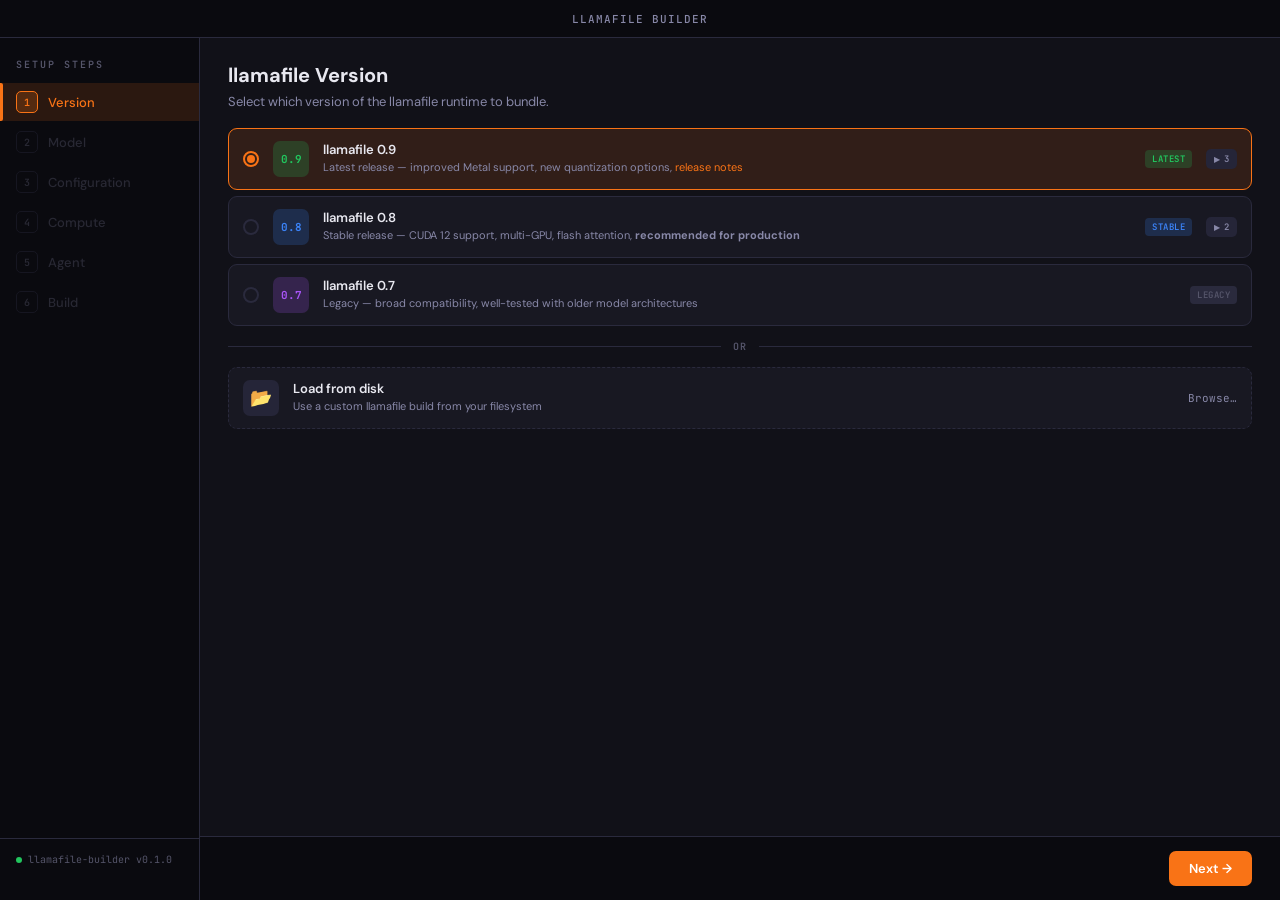
==== src/index.html @ 8f18566e "First commit - basic scaffolding for the application - still mock stage (all choices are mocks) - al" ====
<!DOCTYPE html>
<html lang="en">
<head>
<meta charset="UTF-8">
<meta name="viewport" content="width=device-width, initial-scale=1.0">
<title>llamafile Builder</title>
<link href="https://fonts.googleapis.com/css2?family=JetBrains+Mono:wght@300;400;500;600;700&family=DM+Sans:wght@300;400;500;600;700&display=swap" rel="stylesheet">
<link rel="stylesheet" href="styles.css">
</head>
<body>

<div class="window" id="app">
  <div class="titlebar" data-tauri-drag-region>
    <div class="titlebar-text">llamafile builder</div>
  </div>

  <div class="main">
    <!-- Sidebar -->
    <div class="sidebar">
      <div class="sidebar-label">Setup Steps</div>
      <ul class="step-list" id="step-list">
        <!-- Steps rendered by JS -->
      </ul>

      <div class="sidebar-bottom">
        <div class="version-tag">
          <div class="version-dot"></div>
          <span id="app-version">llamafile-builder v0.1.0</span>
        </div>
      </div>
    </div>

    <!-- Content -->
    <div class="content">
      <!-- Step panels rendered by JS -->
      <div id="step-content"></div>
    </div>
  </div>
</div>

<script src="app.js" type="module"></script>
</body>
</html>
---- src/styles.css ----
:root {
  --bg-deep: #0a0a0f;
  --bg-panel: #111118;
  --bg-card: #181822;
  --bg-card-hover: #1e1e2c;
  --bg-card-active: #252538;
  --border: #2a2a3d;
  --border-active: #4a4a6a;
  --text-primary: #e8e8f0;
  --text-secondary: #8888a8;
  --text-dim: #55556a;
  --accent: #f97316;
  --accent-dim: #f9731633;
  --accent-glow: #f9731622;
  --green: #22c55e;
  --green-dim: #22c55e33;
  --blue: #3b82f6;
  --blue-dim: #3b82f633;
  --red: #ef4444;
  --red-dim: #ef444433;
  --purple: #a855f7;
  --purple-dim: #a855f733;
}

* { margin: 0; padding: 0; box-sizing: border-box; }

body {
  font-family: 'DM Sans', -apple-system, BlinkMacSystemFont, sans-serif;
  background: var(--bg-deep);
  color: var(--text-primary);
  height: 100vh;
  overflow: hidden;
  user-select: none;
  -webkit-user-select: none;
}

/* Window */
.window {
  height: 100vh;
  display: flex;
  flex-direction: column;
  overflow: hidden;
}

/* Titlebar */
.titlebar {
  height: 38px;
  display: flex;
  align-items: center;
  justify-content: center;
  background: var(--bg-deep);
  border-bottom: 1px solid var(--border);
  flex-shrink: 0;
}

.titlebar-text {
  font-family: 'JetBrains Mono', monospace;
  font-size: 11px;
  font-weight: 500;
  color: var(--text-secondary);
  letter-spacing: 1px;
  text-transform: uppercase;
}

/* Main layout */
.main {
  display: flex;
  flex: 1;
  overflow: hidden;
}

/* Sidebar */
.sidebar {
  width: 200px;
  background: var(--bg-deep);
  border-right: 1px solid var(--border);
  padding: 20px 0;
  display: flex;
  flex-direction: column;
  flex-shrink: 0;
}

.sidebar-label {
  font-family: 'JetBrains Mono', monospace;
  font-size: 10px;
  font-weight: 600;
  color: var(--text-dim);
  letter-spacing: 2px;
  text-transform: uppercase;
  padding: 0 16px;
  margin-bottom: 12px;
}

.step-list {
  list-style: none;
  display: flex;
  flex-direction: column;
  gap: 2px;
}

.step-item {
  display: flex;
  align-items: center;
  gap: 10px;
  padding: 8px 16px;
  cursor: pointer;
  transition: all 0.15s;
  position: relative;
  font-size: 13px;
  font-weight: 500;
  color: var(--text-dim);
}

.step-item::before {
  content: '';
  position: absolute;
  left: 0;
  top: 0;
  bottom: 0;
  width: 3px;
  background: transparent;
  border-radius: 0 2px 2px 0;
  transition: background 0.15s;
}

.step-item:hover:not(.disabled) {
  color: var(--text-secondary);
}

.step-item.active {
  color: var(--accent);
  background: var(--accent-glow);
}
.step-item.active::before {
  background: var(--accent);
}

.step-item.completed {
  color: var(--text-secondary);
}

.step-item.disabled {
  pointer-events: none;
  opacity: 0.4;
}

.step-num {
  width: 22px;
  height: 22px;
  border-radius: 5px;
  display: flex;
  align-items: center;
  justify-content: center;
  font-family: 'JetBrains Mono', monospace;
  font-size: 10px;
  font-weight: 600;
  border: 1.5px solid var(--border);
  flex-shrink: 0;
  transition: all 0.15s;
}

.step-item.active .step-num {
  border-color: var(--accent);
  background: var(--accent-dim);
  color: var(--accent);
}

.step-item.completed .step-num {
  border-color: var(--green);
  background: var(--green-dim);
  color: var(--green);
}

.sidebar-bottom {
  margin-top: auto;
  padding: 14px 16px;
  border-top: 1px solid var(--border);
}

.version-tag {
  font-family: 'JetBrains Mono', monospace;
  font-size: 10px;
  color: var(--text-dim);
  display: flex;
  align-items: center;
  gap: 6px;
}

.version-dot {
  width: 6px;
  height: 6px;
  border-radius: 50%;
  background: var(--green);
  animation: pulse 2s ease-in-out infinite;
}

@keyframes pulse {
  0%, 100% { opacity: 1; }
  50% { opacity: 0.4; }
}

/* Content area */
.content {
  flex: 1;
  display: flex;
  flex-direction: column;
  overflow: hidden;
  background: var(--bg-panel);
}

#step-content {
  flex: 1;
  display: flex;
  flex-direction: column;
  min-height: 0;
}

.step-panel {
  display: none;
  flex-direction: column;
  flex: 1;
  min-height: 0;
}
.step-panel.active {
  display: flex;
}

.content-header {
  padding: 24px 28px 16px;
  flex-shrink: 0;
}

.content-title {
  font-size: 20px;
  font-weight: 700;
  color: var(--text-primary);
  margin-bottom: 4px;
}

.content-subtitle {
  font-size: 13px;
  color: var(--text-secondary);
  line-height: 1.5;
}

.content-subtitle code {
  font-family: 'JetBrains Mono', monospace;
  background: var(--bg-card);
  padding: 2px 6px;
  border-radius: 4px;
  font-size: 11px;
}

.content-body {
  flex: 1;
  padding: 0 28px;
  overflow-y: auto;
  scrollbar-width: thin;
  scrollbar-color: var(--border) transparent;
}

.content-body::-webkit-scrollbar { width: 6px; }
.content-body::-webkit-scrollbar-track { background: transparent; }
.content-body::-webkit-scrollbar-thumb { background: var(--border); border-radius: 3px; }

/* Footer */
.footer {
  padding: 14px 28px;
  display: flex;
  justify-content: space-between;
  align-items: center;
  border-top: 1px solid var(--border);
  flex-shrink: 0;
  background: var(--bg-deep);
}

/* Buttons */
.btn {
  font-family: 'DM Sans', sans-serif;
  font-size: 13px;
  font-weight: 600;
  padding: 9px 20px;
  border-radius: 7px;
  border: none;
  cursor: pointer;
  transition: all 0.15s;
  display: flex;
  align-items: center;
  gap: 6px;
}

.btn-secondary {
  background: var(--bg-card);
  color: var(--text-secondary);
  border: 1px solid var(--border);
}
.btn-secondary:hover {
  background: var(--bg-card-hover);
  color: var(--text-primary);
  border-color: var(--border-active);
}

.btn-primary {
  background: var(--accent);
  color: #fff;
}
.btn-primary:hover {
  background: #ea6c10;
  transform: translateY(-1px);
  box-shadow: 0 4px 12px var(--accent-dim);
}

.btn-primary:disabled {
  opacity: 0.4;
  pointer-events: none;
  transform: none;
  box-shadow: none;
}

.btn-success {
  background: var(--green);
  color: #fff;
}

/* Cards */
.selection-card {
  display: flex;
  align-items: center;
  gap: 14px;
  padding: 12px 14px;
  border-radius: 9px;
  border: 1.5px solid var(--border);
  background: var(--bg-card);
  cursor: pointer;
  transition: all 0.15s;
  margin-bottom: 6px;
}

.selection-card:hover {
  border-color: var(--border-active);
  background: var(--bg-card-hover);
}

.selection-card.selected {
  border-color: var(--accent);
  background: var(--accent-glow);
}

.radio-dot {
  width: 16px;
  height: 16px;
  border-radius: 50%;
  border: 2px solid var(--border);
  flex-shrink: 0;
  position: relative;
  transition: all 0.15s;
}

.selection-card.selected .radio-dot {
  border-color: var(--accent);
}
.selection-card.selected .radio-dot::after {
  content: '';
  width: 8px;
  height: 8px;
  border-radius: 50%;
  background: var(--accent);
  position: absolute;
  top: 50%;
  left: 50%;
  transform: translate(-50%, -50%);
}

.card-icon {
  width: 36px;
  height: 36px;
  border-radius: 7px;
  display: flex;
  align-items: center;
  justify-content: center;
  font-size: 16px;
  flex-shrink: 0;
  background: var(--bg-card-active);
}

.card-info { flex: 1; min-width: 0; }
.card-title {
  font-size: 13px;
  font-weight: 600;
  margin-bottom: 2px;
}
.card-desc {
  font-size: 11px;
  color: var(--text-secondary);
  line-height: 1.4;
}

.card-badge {
  font-family: 'JetBrains Mono', monospace;
  font-size: 9px;
  font-weight: 600;
  padding: 3px 7px;
  border-radius: 4px;
  text-transform: uppercase;
  letter-spacing: 0.5px;
}

.badge-latest { background: var(--green-dim); color: var(--green); }
.badge-stable { background: var(--blue-dim); color: var(--blue); }
.badge-legacy { background: var(--border); color: var(--text-dim); }

.card-meta {
  font-family: 'JetBrains Mono', monospace;
  font-size: 11px;
  color: var(--text-dim);
  white-space: nowrap;
}

/* Version groups */
.version-group {
  margin-bottom: 6px;
}

.version-group > .selection-card {
  margin-bottom: 0;
}

.expand-toggle {
  display: flex;
  align-items: center;
  gap: 4px;
  padding: 4px 8px;
  border-radius: 5px;
  background: var(--bg-card-active);
  cursor: pointer;
  flex-shrink: 0;
  transition: background 0.15s;
}
.expand-toggle:hover {
  background: var(--border-active);
}

.expand-icon {
  font-size: 8px;
  color: var(--text-secondary);
  display: inline-block;
  transition: transform 0.2s ease;
}
.expand-icon.expanded {
  transform: rotate(90deg);
}

.expand-count {
  font-family: 'JetBrains Mono', monospace;
  font-size: 9px;
  font-weight: 600;
  color: var(--text-secondary);
}

.version-releases {
  margin-left: 30px;
  padding-left: 14px;
  border-left: 2px solid var(--border);
  margin-top: 4px;
  margin-bottom: 4px;
}

.release-row {
  display: flex;
  align-items: center;
  gap: 10px;
  padding: 7px 10px;
  border-radius: 6px;
  cursor: pointer;
  transition: all 0.15s;
}
.release-row:hover {
  background: var(--bg-card-hover);
}
.release-row.selected {
  background: var(--accent-glow);
}

.release-radio {
  width: 10px;
  height: 10px;
  border-radius: 50%;
  border: 2px solid var(--border);
  flex-shrink: 0;
  position: relative;
  transition: all 0.15s;
}
.release-row.selected .release-radio {
  border-color: var(--accent);
}
.release-row.selected .release-radio::after {
  content: '';
  width: 4px;
  height: 4px;
  border-radius: 50%;
  background: var(--accent);
  position: absolute;
  top: 50%;
  left: 50%;
  transform: translate(-50%, -50%);
}

.release-info {
  flex: 1;
  min-width: 0;
  display: flex;
  flex-direction: column;
  gap: 1px;
}

.release-version {
  font-family: 'JetBrains Mono', monospace;
  font-size: 11px;
  font-weight: 600;
  color: var(--text-primary);
}

.release-desc {
  font-size: 10px;
  color: var(--text-secondary);
  line-height: 1.4;
  white-space: nowrap;
  overflow: hidden;
  text-overflow: ellipsis;
}

.release-date {
  font-family: 'JetBrains Mono', monospace;
  font-size: 10px;
  color: var(--text-dim);
  white-space: nowrap;
  flex-shrink: 0;
}

/* Markdown links in descriptions */
.card-desc a,
.release-desc a {
  color: var(--accent);
  text-decoration: none;
  transition: color 0.15s;
}
.card-desc a:hover,
.release-desc a:hover {
  color: #fb923c;
  text-decoration: underline;
}

/* Search & Filters */
.search-bar {
  display: flex;
  align-items: center;
  gap: 10px;
  padding: 9px 12px;
  border-radius: 7px;
  border: 1.5px solid var(--border);
  background: var(--bg-card);
  margin-bottom: 14px;
  transition: border-color 0.15s;
}
.search-bar:focus-within { border-color: var(--accent); }

.search-icon { color: var(--text-dim); font-size: 13px; flex-shrink: 0; }

.search-input {
  flex: 1;
  background: transparent;
  border: none;
  outline: none;
  color: var(--text-primary);
  font-family: 'DM Sans', sans-serif;
  font-size: 13px;
}
.search-input::placeholder { color: var(--text-dim); }

.filter-row {
  display: flex;
  gap: 5px;
  margin-bottom: 14px;
  flex-wrap: wrap;
}

.filter-chip {
  font-family: 'JetBrains Mono', monospace;
  font-size: 10px;
  font-weight: 500;
  padding: 4px 10px;
  border-radius: 5px;
  border: 1px solid var(--border);
  background: var(--bg-card);
  color: var(--text-secondary);
  cursor: pointer;
  transition: all 0.15s;
}
.filter-chip:hover { border-color: var(--border-active); color: var(--text-primary); }
.filter-chip.active {
  border-color: var(--accent);
  background: var(--accent-dim);
  color: var(--accent);
}

.quant-badge {
  font-family: 'JetBrains Mono', monospace;
  font-size: 9px;
  font-weight: 600;
  padding: 2px 5px;
  border-radius: 3px;
  background: var(--border);
  color: var(--text-secondary);
}

/* Configuration */
.config-section {
  margin-bottom: 20px;
}

.config-section-title {
  font-family: 'JetBrains Mono', monospace;
  font-size: 10px;
  font-weight: 600;
  color: var(--text-dim);
  letter-spacing: 1.5px;
  text-transform: uppercase;
  margin-bottom: 10px;
  display: flex;
  align-items: center;
  gap: 8px;
}

.config-section-title::after {
  content: '';
  flex: 1;
  height: 1px;
  background: var(--border);
}

.config-row {
  display: flex;
  align-items: center;
  gap: 14px;
  padding: 8px 0;
}

.config-label {
  font-size: 13px;
  font-weight: 500;
  color: var(--text-primary);
  width: 140px;
  flex-shrink: 0;
}

.config-label-sub {
  font-size: 10px;
  color: var(--text-dim);
  font-weight: 400;
  margin-top: 1px;
}

.config-input, .config-select {
  flex: 1;
  background: var(--bg-card);
  border: 1.5px solid var(--border);
  border-radius: 5px;
  padding: 7px 10px;
  color: var(--text-primary);
  font-family: 'JetBrains Mono', monospace;
  font-size: 12px;
  outline: none;
  transition: border-color 0.15s;
}
.config-input:focus, .config-select:focus { border-color: var(--accent); }

.config-select {
  appearance: none;
  cursor: pointer;
  background-image: url("data:image/svg+xml,%3Csvg xmlns='http://www.w3.org/2000/svg' width='10' height='6'%3E%3Cpath d='M0 0l5 6 5-6z' fill='%238888a8'/%3E%3C/svg%3E");
  background-repeat: no-repeat;
  background-position: right 10px center;
  padding-right: 28px;
}

/* Toggle */
.toggle-row {
  display: flex;
  align-items: center;
  justify-content: space-between;
  padding: 10px 12px;
  border-radius: 7px;
  border: 1px solid var(--border);
  background: var(--bg-card);
  margin-bottom: 6px;
  cursor: pointer;
  transition: all 0.15s;
}
.toggle-row:hover { border-color: var(--border-active); }

.toggle-info { display: flex; flex-direction: column; gap: 1px; }
.toggle-title { font-size: 13px; font-weight: 500; }
.toggle-desc { font-size: 11px; color: var(--text-secondary); }

.toggle-switch {
  width: 36px;
  height: 20px;
  border-radius: 10px;
  background: var(--border);
  position: relative;
  flex-shrink: 0;
  transition: background 0.2s;
}
.toggle-switch::after {
  content: '';
  width: 14px;
  height: 14px;
  border-radius: 50%;
  background: var(--text-secondary);
  position: absolute;
  top: 3px;
  left: 3px;
  transition: all 0.2s;
}
.toggle-switch.on { background: var(--accent); }
.toggle-switch.on::after {
  left: 19px;
  background: #fff;
}

/* Compute cards */
.compute-grid {
  display: grid;
  grid-template-columns: 1fr 1fr;
  gap: 10px;
  margin-bottom: 20px;
}

.compute-card {
  padding: 16px;
  border-radius: 10px;
  border: 1.5px solid var(--border);
  background: var(--bg-card);
  cursor: pointer;
  transition: all 0.15s;
}
.compute-card:hover { border-color: var(--border-active); background: var(--bg-card-hover); }
.compute-card.selected { border-color: var(--accent); background: var(--accent-glow); }

.compute-card-icon { font-size: 24px; margin-bottom: 10px; }
.compute-card-title { font-size: 14px; font-weight: 700; margin-bottom: 3px; }
.compute-card-desc { font-size: 11px; color: var(--text-secondary); line-height: 1.4; margin-bottom: 10px; }

.compute-card-meta { display: flex; gap: 6px; flex-wrap: wrap; }
.meta-chip {
  font-family: 'JetBrains Mono', monospace;
  font-size: 9px;
  font-weight: 500;
  padding: 2px 6px;
  border-radius: 3px;
  background: var(--border);
  color: var(--text-secondary);
}
.compute-card.selected .meta-chip {
  background: var(--accent-dim);
  color: var(--accent);
}

.size-estimate {
  padding: 12px 14px;
  border-radius: 7px;
  background: var(--bg-card);
  border: 1px solid var(--border);
  display: flex;
  align-items: center;
  gap: 10px;
  margin-top: 6px;
}

.size-bar {
  flex: 1;
  height: 5px;
  background: var(--border);
  border-radius: 3px;
  overflow: hidden;
}

.size-fill {
  height: 100%;
  border-radius: 3px;
  background: linear-gradient(90deg, var(--green), var(--accent));
  transition: width 0.4s ease;
}

.size-text {
  font-family: 'JetBrains Mono', monospace;
  font-size: 11px;
  font-weight: 600;
  color: var(--text-primary);
  white-space: nowrap;
}

.size-label {
  font-size: 11px;
  color: var(--text-secondary);
  white-space: nowrap;
}

/* Agent */
.agent-toggle-big {
  display: flex;
  align-items: center;
  justify-content: space-between;
  padding: 14px 16px;
  border-radius: 9px;
  border: 1.5px solid var(--border);
  background: var(--bg-card);
  margin-bottom: 16px;
  cursor: pointer;
}
.agent-toggle-big:hover { border-color: var(--border-active); }
.agent-toggle-big.active { border-color: var(--purple); background: var(--purple-dim); }

.agent-section {
  opacity: 0.3;
  pointer-events: none;
  transition: all 0.25s;
}
.agent-section.enabled { opacity: 1; pointer-events: all; }

.tool-grid {
  display: grid;
  grid-template-columns: 1fr 1fr;
  gap: 6px;
  margin-bottom: 16px;
}

.tool-card {
  display: flex;
  align-items: center;
  gap: 8px;
  padding: 9px 10px;
  border-radius: 7px;
  border: 1.5px solid var(--border);
  background: var(--bg-card);
  cursor: pointer;
  transition: all 0.15s;
}
.tool-card:hover { border-color: var(--border-active); }
.tool-card.selected { border-color: var(--purple); background: var(--purple-dim); }

.tool-icon { font-size: 16px; }
.tool-name { font-size: 12px; font-weight: 500; flex: 1; }
.tool-check {
  width: 14px;
  height: 14px;
  border-radius: 3px;
  border: 1.5px solid var(--border);
  display: flex;
  align-items: center;
  justify-content: center;
  font-size: 9px;
  transition: all 0.15s;
}
.tool-card.selected .tool-check {
  border-color: var(--purple);
  background: var(--purple);
  color: #fff;
}

.code-editor {
  background: var(--bg-deep);
  border: 1.5px solid var(--border);
  border-radius: 7px;
  overflow: hidden;
}

.code-editor-header {
  display: flex;
  align-items: center;
  justify-content: space-between;
  padding: 7px 12px;
  background: var(--bg-card);
  border-bottom: 1px solid var(--border);
}

.code-editor-tab {
  font-family: 'JetBrains Mono', monospace;
  font-size: 10px;
  color: var(--text-secondary);
  display: flex;
  align-items: center;
  gap: 5px;
}

.code-editor-body {
  padding: 12px;
  font-family: 'JetBrains Mono', monospace;
  font-size: 11px;
  line-height: 1.6;
  min-height: 100px;
  max-height: 160px;
  overflow-y: auto;
}

.code-editor-body textarea {
  width: 100%;
  height: 140px;
  background: transparent;
  border: none;
  outline: none;
  color: var(--text-secondary);
  font-family: 'JetBrains Mono', monospace;
  font-size: 11px;
  line-height: 1.6;
  resize: none;
}

/* Build summary */
.build-summary {
  display: flex;
  flex-direction: column;
  gap: 8px;
  margin-bottom: 20px;
}

.summary-row {
  display: flex;
  align-items: center;
  padding: 10px 12px;
  border-radius: 7px;
  background: var(--bg-card);
  border: 1px solid var(--border);
}

.summary-label {
  font-size: 11px;
  color: var(--text-secondary);
  width: 100px;
  flex-shrink: 0;
}

.summary-value {
  font-family: 'JetBrains Mono', monospace;
  font-size: 11px;
  font-weight: 500;
  color: var(--text-primary);
  flex: 1;
}

.summary-edit {
  font-size: 10px;
  color: var(--accent);
  cursor: pointer;
  font-weight: 600;
}
.summary-edit:hover { text-decoration: underline; }

.output-path {
  display: flex;
  align-items: center;
  gap: 10px;
  padding: 9px 12px;
  border-radius: 7px;
  background: var(--bg-deep);
  border: 1px dashed var(--border);
  margin-bottom: 14px;
  cursor: pointer;
}
.output-path:hover { border-color: var(--accent); }

.output-path-label { font-size: 11px; color: var(--text-secondary); }
.output-path-value {
  font-family: 'JetBrains Mono', monospace;
  font-size: 11px;
  color: var(--text-primary);
  flex: 1;
  overflow: hidden;
  text-overflow: ellipsis;
  white-space: nowrap;
}
.output-path-btn { font-size: 10px; color: var(--accent); font-weight: 600; }

/* Build progress */
.build-progress {
  padding: 16px;
  border-radius: 9px;
  border: 1.5px solid var(--border);
  background: var(--bg-card);
}

.progress-header {
  display: flex;
  justify-content: space-between;
  align-items: center;
  margin-bottom: 12px;
}

.progress-label { font-size: 13px; font-weight: 600; }

.progress-pct {
  font-family: 'JetBrains Mono', monospace;
  font-size: 13px;
  font-weight: 700;
  color: var(--accent);
}

.progress-bar {
  height: 6px;
  background: var(--border);
  border-radius: 3px;
  overflow: hidden;
  margin-bottom: 10px;
}

.progress-fill {
  height: 100%;
  border-radius: 3px;
  background: linear-gradient(90deg, var(--accent), #fb923c);
  width: 0%;
  transition: width 0.3s ease;
}

.progress-steps {
  display: flex;
  flex-direction: column;
  gap: 5px;
}

.progress-step {
  font-family: 'JetBrains Mono', monospace;
  font-size: 10px;
  color: var(--text-dim);
  display: flex;
  align-items: center;
  gap: 7px;
}

.progress-step.done { color: var(--green); }
.progress-step.active { color: var(--accent); }

.progress-step-dot {
  width: 5px;
  height: 5px;
  border-radius: 50%;
  background: var(--border);
  flex-shrink: 0;
}
.progress-step.done .progress-step-dot { background: var(--green); }
.progress-step.active .progress-step-dot { background: var(--accent); animation: pulse 1s ease-in-out infinite; }

/* Animation */
.fade-in {
  animation: fadeIn 0.2s ease;
}

@keyframes fadeIn {
  from { opacity: 0; transform: translateY(6px); }
  to { opacity: 1; transform: translateY(0); }
}

/* Version divider */
.version-divider {
  display: flex;
  align-items: center;
  gap: 12px;
  margin: 14px 0;
}
.version-divider::before,
.version-divider::after {
  content: '';
  flex: 1;
  height: 1px;
  background: var(--border);
}
.version-divider span {
  font-family: 'JetBrains Mono', monospace;
  font-size: 10px;
  font-weight: 600;
  color: var(--text-dim);
  letter-spacing: 1px;
  text-transform: uppercase;
}

/* Custom llamafile card */
.custom-llamafile-card {
  display: flex;
  align-items: center;
  gap: 14px;
  padding: 12px 14px;
  border-radius: 9px;
  border: 1.5px dashed var(--border);
  background: var(--bg-card);
  cursor: pointer;
  transition: all 0.15s;
  margin-bottom: 6px;
}
.custom-llamafile-card:hover {
  border-color: var(--border-active);
  background: var(--bg-card-hover);
}
.custom-llamafile-card.active {
  border-color: var(--accent);
  border-style: solid;
  background: var(--accent-glow);
}

/* Custom path display */
.custom-path-display {
  font-family: 'JetBrains Mono', monospace;
  font-size: 10px;
  color: var(--text-secondary);
  overflow: hidden;
  text-overflow: ellipsis;
  white-space: nowrap;
  max-width: 320px;
  line-height: 1.4;
}

/* Custom clear/change button */
.custom-clear-btn {
  font-family: 'DM Sans', sans-serif;
  font-size: 10px;
  font-weight: 600;
  color: var(--accent);
  background: var(--accent-dim);
  border: none;
  padding: 3px 8px;
  border-radius: 4px;
  cursor: pointer;
  transition: all 0.15s;
  flex-shrink: 0;
}
.custom-clear-btn:hover {
  background: var(--accent);
  color: #fff;
}

/* Model detail row */
.model-detail {
  font-size: 10px;
  color: var(--text-secondary);
  display: flex;
  gap: 8px;
  align-items: center;
}

/* Model card wrapper — wraps card + inline file config */
.model-card-wrapper {
  margin-bottom: 6px;
}
.model-card-wrapper > .selection-card {
  margin-bottom: 0;
}

/* Model file config — left-bordered panel below selected card */
.model-file-config {
  margin-left: 30px;
  padding-left: 14px;
  border-left: 2px solid var(--border);
  margin-top: 4px;
  margin-bottom: 4px;
}

/* File role sections within config panel */
.file-role-section {
  margin-bottom: 8px;
}
.file-role-section:last-child {
  margin-bottom: 0;
}

.file-role-header {
  display: flex;
  align-items: center;
  gap: 8px;
  padding: 6px 0;
}

.file-role-label {
  font-family: 'JetBrains Mono', monospace;
  font-size: 10px;
  font-weight: 600;
  color: var(--text-secondary);
  text-transform: uppercase;
  letter-spacing: 0.5px;
}

.file-size-label {
  font-family: 'JetBrains Mono', monospace;
  font-size: 10px;
  color: var(--text-dim);
  margin-left: auto;
}

/* "or load from disk" accent link */
.file-or-disk {
  font-family: 'DM Sans', sans-serif;
  font-size: 10px;
  font-weight: 600;
  color: var(--accent);
  cursor: pointer;
  background: none;
  border: none;
  padding: 0;
  transition: color 0.15s;
}
.file-or-disk:hover {
  color: #fb923c;
  text-decoration: underline;
}

/* Tag badge — small blue chip on model cards */
.tag-badge {
  font-family: 'JetBrains Mono', monospace;
  font-size: 8px;
  font-weight: 600;
  padding: 1px 5px;
  border-radius: 3px;
  background: var(--blue-dim);
  color: var(--blue);
  text-transform: uppercase;
  letter-spacing: 0.3px;
}

/* File role tag — small purple chip in custom file display */
.file-role-tag {
  font-family: 'JetBrains Mono', monospace;
  font-size: 8px;
  font-weight: 600;
  padding: 1px 5px;
  border-radius: 3px;
  background: var(--purple-dim);
  color: var(--purple);
  text-transform: uppercase;
  letter-spacing: 0.3px;
}

/* Model name hyperlink styling */
.model-link {
  color: var(--text-primary);
  text-decoration: none;
  transition: color 0.15s;
}
.model-link:hover {
  color: var(--accent);
  text-decoration: underline;
}

/* Download directory row */
.download-dir-row {
  display: flex;
  align-items: center;
  gap: 10px;
  padding: 8px 10px;
  border-radius: 6px;
  background: var(--bg-card);
  border: 1px solid var(--border);
  margin-top: 8px;
}

.download-dir-label {
  font-size: 11px;
  color: var(--text-secondary);
  white-space: nowrap;
  flex-shrink: 0;
}

.download-dir-path {
  font-family: 'JetBrains Mono', monospace;
  font-size: 10px;
  color: var(--text-dim);
  flex: 1;
  overflow: hidden;
  text-overflow: ellipsis;
  white-space: nowrap;
  min-width: 0;
}

.download-dir-btn {
  font-family: 'DM Sans', sans-serif;
  font-size: 10px;
  font-weight: 600;
  color: var(--accent);
  background: var(--accent-dim);
  border: none;
  padding: 3px 8px;
  border-radius: 4px;
  cursor: pointer;
  flex-shrink: 0;
  transition: all 0.15s;
}
.download-dir-btn:hover {
  background: var(--accent);
  color: #fff;
}

/* Custom model file list within the custom card */
.custom-file-list {
  display: flex;
  flex-direction: column;
  gap: 4px;
  width: 100%;
}

.custom-file-entry {
  display: flex;
  align-items: center;
  gap: 6px;
}

.custom-add-btn {
  font-family: 'DM Sans', sans-serif;
  font-size: 10px;
  font-weight: 600;
  color: var(--accent);
  background: none;
  border: 1px dashed var(--border);
  padding: 3px 8px;
  border-radius: 4px;
  cursor: pointer;
  transition: all 0.15s;
  margin-top: 4px;
}
.custom-add-btn:hover {
  border-color: var(--accent);
  background: var(--accent-dim);
}

/* Build log pane */
.build-log {
  margin-top: 14px;
  border: 1.5px solid var(--border);
  border-radius: 7px;
  background: var(--bg-deep);
  overflow: hidden;
}

.build-log-header {
  display: flex;
  align-items: center;
  padding: 7px 12px;
  background: var(--bg-card);
  border-bottom: 1px solid var(--border);
  font-family: 'JetBrains Mono', monospace;
  font-size: 10px;
  font-weight: 600;
  color: var(--text-secondary);
  letter-spacing: 1px;
  text-transform: uppercase;
}

.build-log-content {
  font-family: 'JetBrains Mono', monospace;
  font-size: 11px;
  line-height: 1.6;
  color: var(--text-secondary);
  padding: 12px;
  margin: 0;
  max-height: 200px;
  overflow-y: auto;
  white-space: pre-wrap;
  word-break: break-all;
  scrollbar-width: thin;
  scrollbar-color: var(--border) transparent;
}

.build-log-content::-webkit-scrollbar { width: 6px; }
.build-log-content::-webkit-scrollbar-track { background: transparent; }
.build-log-content::-webkit-scrollbar-thumb { background: var(--border); border-radius: 3px; }
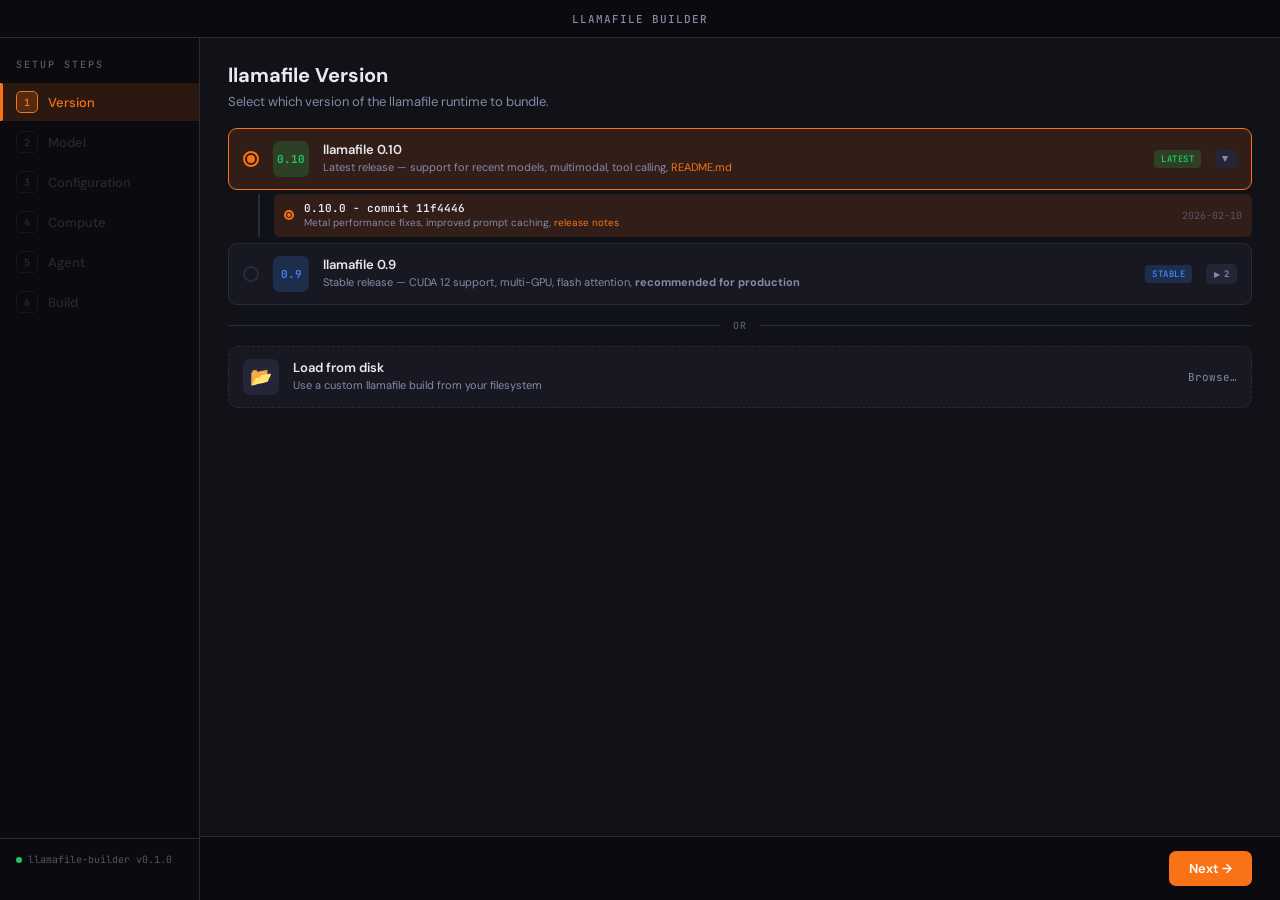
==== commit 36f846bb: "Fixed popup dialogs moving" ====
--- a/src/index.html
+++ b/src/index.html
@@ -38,6 +38,9 @@
   </div>
 </div>
 
+<!-- Modal container (outside step-content to prevent re-render flicker) -->
+<div id="modal-container"></div>
+
 <script src="app.js" type="module"></script>
 </body>
 </html>
--- a/src/styles.css
+++ b/src/styles.css
@@ -638,6 +638,54 @@
   background: var(--border);
 }
 
+/* Toggleable section */
+.config-section-toggleable {
+  border: 1px solid var(--border);
+  border-radius: 8px;
+  overflow: hidden;
+  margin-bottom: 16px;
+}
+
+.config-section-header {
+  display: flex;
+  align-items: center;
+  justify-content: space-between;
+  padding: 12px 14px;
+  background: var(--bg-card);
+  cursor: pointer;
+  transition: background 0.15s;
+}
+
+.config-section-header:hover {
+  background: var(--bg-card-hover);
+}
+
+.config-section-info {
+  flex: 1;
+}
+
+.config-section-header .config-section-title {
+  margin-bottom: 0;
+  font-size: 12px;
+  color: var(--text-primary);
+}
+
+.config-section-header .config-section-title::after {
+  display: none;
+}
+
+.config-section-desc {
+  font-size: 11px;
+  color: var(--text-secondary);
+  margin-top: 2px;
+}
+
+.config-section-items {
+  padding: 12px 14px;
+  border-top: 1px solid var(--border);
+  background: var(--bg-panel);
+}
+
 .config-row {
   display: flex;
   align-items: center;
@@ -681,6 +729,58 @@
   background-repeat: no-repeat;
   background-position: right 10px center;
   padding-right: 28px;
+}
+
+/* Slider */
+.slider-container {
+  display: flex;
+  align-items: center;
+  gap: 12px;
+  flex: 1;
+}
+
+.config-slider {
+  flex: 1;
+  height: 6px;
+  -webkit-appearance: none;
+  appearance: none;
+  background: var(--border);
+  border-radius: 3px;
+  outline: none;
+  cursor: pointer;
+}
+
+.config-slider::-webkit-slider-thumb {
+  -webkit-appearance: none;
+  appearance: none;
+  width: 16px;
+  height: 16px;
+  border-radius: 50%;
+  background: var(--accent);
+  cursor: pointer;
+  transition: transform 0.1s;
+}
+
+.config-slider::-webkit-slider-thumb:hover {
+  transform: scale(1.15);
+}
+
+.config-slider::-moz-range-thumb {
+  width: 16px;
+  height: 16px;
+  border: none;
+  border-radius: 50%;
+  background: var(--accent);
+  cursor: pointer;
+}
+
+.slider-value {
+  min-width: 45px;
+  text-align: right;
+  font-size: 13px;
+  font-weight: 500;
+  color: var(--text-primary);
+  font-variant-numeric: tabular-nums;
 }
 
 /* Toggle */
@@ -1327,6 +1427,74 @@
   background: var(--accent-dim);
 }
 
+/* Args preview editor */
+.args-preview {
+  margin-top: 14px;
+  border: 1.5px solid var(--border);
+  border-radius: 7px;
+  background: var(--bg-deep);
+  overflow: hidden;
+}
+
+.args-preview-header {
+  display: flex;
+  align-items: center;
+  justify-content: space-between;
+  padding: 7px 12px;
+  background: var(--bg-card);
+  border-bottom: 1px solid var(--border);
+}
+
+.args-preview-label {
+  font-family: 'JetBrains Mono', monospace;
+  font-size: 10px;
+  font-weight: 600;
+  color: var(--text-secondary);
+  letter-spacing: 1px;
+  text-transform: uppercase;
+}
+
+.args-preview-refresh {
+  font-family: 'JetBrains Mono', monospace;
+  font-size: 10px;
+  color: var(--accent);
+  background: transparent;
+  border: 1px solid var(--accent);
+  border-radius: 4px;
+  padding: 3px 8px;
+  cursor: pointer;
+  transition: all 0.15s;
+}
+
+.args-preview-refresh:hover {
+  background: var(--accent-dim);
+}
+
+.args-preview-editor {
+  width: 100%;
+  min-height: 120px;
+  max-height: 200px;
+  font-family: 'JetBrains Mono', monospace;
+  font-size: 12px;
+  line-height: 1.6;
+  color: var(--text-primary);
+  background: var(--bg-deep);
+  border: none;
+  padding: 12px;
+  resize: vertical;
+  outline: none;
+  scrollbar-width: thin;
+  scrollbar-color: var(--border) transparent;
+}
+
+.args-preview-editor:focus {
+  background: var(--bg-panel);
+}
+
+.args-preview-editor::-webkit-scrollbar { width: 6px; }
+.args-preview-editor::-webkit-scrollbar-track { background: transparent; }
+.args-preview-editor::-webkit-scrollbar-thumb { background: var(--border); border-radius: 3px; }
+
 /* Build log pane */
 .build-log {
   margin-top: 14px;
@@ -1368,3 +1536,121 @@
 .build-log-content::-webkit-scrollbar { width: 6px; }
 .build-log-content::-webkit-scrollbar-track { background: transparent; }
 .build-log-content::-webkit-scrollbar-thumb { background: var(--border); border-radius: 3px; }
+
+/* Download progress */
+.download-progress {
+  margin-top: 14px;
+  padding: 12px 14px;
+  border-radius: 7px;
+  background: var(--bg-card);
+  border: 1px solid var(--border);
+}
+
+.download-progress-label {
+  font-size: 11px;
+  color: var(--text-secondary);
+  margin-bottom: 4px;
+}
+
+.download-progress-text {
+  font-family: 'JetBrains Mono', monospace;
+  font-size: 11px;
+  color: var(--text-primary);
+  margin-bottom: 8px;
+}
+
+.download-progress-bar {
+  height: 4px;
+  background: var(--border);
+  border-radius: 2px;
+  overflow: hidden;
+}
+
+.download-progress-fill {
+  height: 100%;
+  background: linear-gradient(90deg, var(--blue), var(--accent));
+  border-radius: 2px;
+  transition: width 0.2s ease;
+}
+
+/* HF Token Modal */
+@keyframes modal-fade-in {
+  from {
+    opacity: 0;
+  }
+  to {
+    opacity: 1;
+  }
+}
+
+.hf-token-modal {
+  position: fixed;
+  top: 0;
+  left: 0;
+  right: 0;
+  bottom: 0;
+  background: rgba(0, 0, 0, 0.7);
+  z-index: 1000;
+  animation: modal-fade-in 0.15s ease-out;
+}
+
+.hf-token-content {
+  position: fixed;
+  top: 50%;
+  left: 50%;
+  transform: translate(-50%, -50%);
+  background: var(--bg-panel);
+  border: 1.5px solid var(--border);
+  border-radius: 12px;
+  padding: 24px;
+  width: 420px;
+  max-width: 90%;
+  z-index: 1001;
+  animation: modal-fade-in 0.15s ease-out;
+}
+
+.hf-token-title {
+  font-size: 16px;
+  font-weight: 700;
+  color: var(--text-primary);
+  margin-bottom: 8px;
+}
+
+.hf-token-desc {
+  font-size: 12px;
+  color: var(--text-secondary);
+  line-height: 1.5;
+  margin-bottom: 16px;
+}
+
+.hf-token-desc a {
+  color: var(--accent);
+  text-decoration: none;
+}
+
+.hf-token-desc a:hover {
+  text-decoration: underline;
+}
+
+.hf-token-input {
+  width: 100%;
+  padding: 10px 12px;
+  background: var(--bg-card);
+  border: 1.5px solid var(--border);
+  border-radius: 6px;
+  color: var(--text-primary);
+  font-family: 'JetBrains Mono', monospace;
+  font-size: 12px;
+  margin-bottom: 16px;
+  outline: none;
+}
+
+.hf-token-input:focus {
+  border-color: var(--accent);
+}
+
+.hf-token-buttons {
+  display: flex;
+  justify-content: flex-end;
+  gap: 10px;
+}
